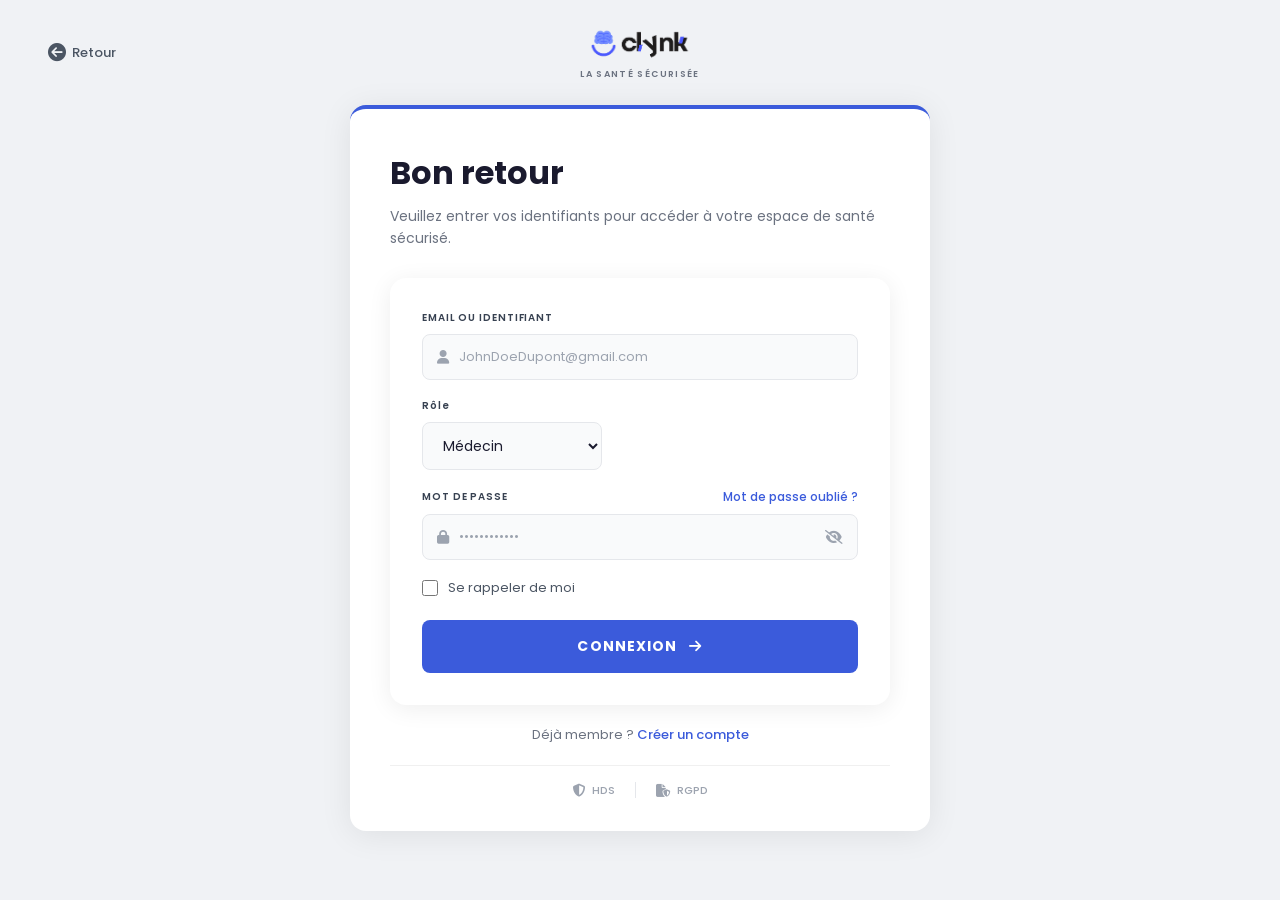
==== Auth/connexion.html @ b65e6a8c "mise à jour" ====
<!DOCTYPE html>
<html lang="fr">
<head>
    <meta charset="UTF-8">
    <meta name="viewport" content="width=device-width, initial-scale=1.0">
    <link rel="stylesheet" href="style-connexion.css">
    <title>CLYNK | Connexion</title>
    <link rel="stylesheet" href="https://cdnjs.cloudflare.com/ajax/libs/font-awesome/6.5.0/css/all.min.css" />
    <link rel="icon" type="image/x-icon" href="../ressources/favicon_io/android-chrome-512x512.png" />
</head>
<body>

    <!-- Header -->
    <div class="header-connexion">
        <a href="../index.html" class="btn-retour">
            <i class="fa-solid fa-circle-arrow-left"></i>
            Retour
        </a>
        <div class="header-logo">
            <img src="../ressources/logo Clynk1.png" alt="Logo Clynk" class="logo" />
            <p>LA SANTÉ SÉCURISÉE</p>
        </div>
        <div></div> <!-- spacer pour centrer le logo -->
    </div>

    <!-- Carte connexion -->
    <div class="connexion-card">

        <div class="card-header">
            <h2>Bon retour</h2>
            <p>Veuillez entrer vos identifiants pour accéder à votre espace de santé sécurisé.</p>
        </div>

        <div class="input-form">

            <!-- Email -->
            <div class="form-group">
                <label>EMAIL OU IDENTIFIANT</label>
                <div class="input-wrapper">
                    <i class="fa-solid fa-user"></i>
                    <input type="text" placeholder="JohnDoeDupont@gmail.com" />
                </div>
            </div>

            <!-- Rôle -->
            <div class="form-group">
                <label>Rôle</label>
                <select>
                    <option value="">Médecin</option>
                    <option value="">Patient</option>
                </select>
            </div>

            <!-- Mot de passe -->
            <div class="form-group">
                <div class="label-row">
                    <label>MOT DE PASSE</label>
                    <a href="Verif.html" class="forgot">Mot de passe oublié ?</a>
                </div>
                <div class="input-wrapper">
                    <i class="fa-solid fa-lock"></i>
                    <input type="password" placeholder="••••••••••••" id="password" />
                    <i class="fa-solid fa-eye-slash toggle-password" onclick="togglePasswordConnexion()"></i>
                </div>
            </div>

            <!-- Se souvenir -->
            <div class="remember">
                <input type="checkbox" id="remember" />
                <label for="remember">Se rappeler de moi</label>
            </div>

            <!-- Bouton connexion -->
            <a href="#" class="btn-connexion">
                CONNEXION
                <i class="fa-solid fa-arrow-right"></i>
            </a>

        </div>

        <!-- Déjà membre -->
        <p class="already">Déjà membre ? <a href="creation.html">Créer un compte</a></p>

        <!-- Badges sécurité -->
        <div class="badges">
            <span><i class="fa-solid fa-shield-halved"></i> HDS</span>
            <div class="separator"></div>
            <span><i class="fa-solid fa-file-shield"></i> RGPD</span>
        </div>

    </div>
    <script src="../script/essentials.js" defer></script>
</body>
</html>
---- Auth/style-connexion.css ----
@import url("https://fonts.googleapis.com/css2?family=Poppins:wght@400;500;600;700&display=swap");

* {
  margin: 0;
  padding: 0;
  box-sizing: border-box;
}

body {
  font-family: "Poppins", sans-serif;
  background: #f0f2f5;
  min-height: 100vh;
  display: flex;
  flex-direction: column;
  align-items: center;
  padding: 24px;
}

/* HEADER*/
.header-connexion {
  width: 100%;
  max-width: 100%;
  display: grid;
  grid-template-columns: 1fr auto 1fr;
  align-items: center;
  margin-bottom: 24px;
  padding: 0 24px;
}

.btn-retour {
  display: flex;
  align-items: center;
  gap: 6px;
  text-decoration: none;
  font-size: 13px;
  font-weight: 500;
  color: #4b5563;
  transition: color 0.2s ease;
}

.btn-retour:hover {
  color: #1a1a2e;
}

.btn-retour i {
  font-size: 18px;
}

.header-logo {
  display: flex;
  flex-direction: column;
  align-items: center;
  justify-content: center;
  gap: 4px;
}

.logo {
  height: 40px;
  width: auto;
}

.header-logo p {
  font-size: 9px;
  font-weight: 600;
  letter-spacing: 0.15em;
  color: #6b7280;
}

/* CARTE */
.connexion-card {
  background: #fff;
  border-radius: 16px;
  padding: 40px 40px 32px 40px;
  width: 100%;
  max-width: 580px;
  border-top: 4px solid #3b5bdb;
  box-shadow: 0 4px 32px rgba(0, 0, 0, 0.08);
}

.card-header {
  margin-bottom: 28px;
}

.card-header h2 {
  font-size: 32px;
  font-weight: 700;
  color: #1a1a2e;
  margin-bottom: 8px;
}

.card-header p {
  font-size: 14px;
  line-height: 1.6;
  color: #6b7280;
}

/* FORMULAIRE */
.input-form {
  display: flex;
  flex-direction: column;
  gap: 20px;
}

.form-group {
  display: flex;
  flex-direction: column;
  gap: 8px;
}

.form-group label {
  font-size: 11px;
  font-weight: 600;
  letter-spacing: 0.08em;
  color: #374151;
}

.label-row {
  display: flex;
  justify-content: space-between;
  align-items: center;
}

.forgot {
  font-size: 12px;
  font-weight: 500;
  color: #3b5bdb;
  text-decoration: none;
}

.forgot:hover {
  text-decoration: underline;
}

/* Input wrapper avec icône */
.input-wrapper {
  display: flex;
  align-items: center;
  gap: 12px;
  background: #f9fafb;
  border: 1px solid #e5e7eb;
  border-radius: 8px;
  padding: 12px 16px;
  transition: border-color 0.2s ease;
}

.input-wrapper:focus-within {
  border-color: #3b5bdb;
  background: #fff;
}

.input-wrapper i {
  color: #9ca3af;
  font-size: 15px;
  flex-shrink: 0;
}

.input-wrapper input {
  border: none;
  background: transparent;
  font-size: 14px;
  font-family: "Poppins", sans-serif;
  color: #1a1a2e;
  width: 100%;
  outline: none;
}

.input-wrapper input::placeholder {
  color: #9ca3af;
}

.toggle-password {
  cursor: pointer;
  margin-left: auto;
  transition: color 0.2s;
}

.toggle-password:hover {
  color: #3b5bdb;
}

/* Select */
select {
  background: #f9fafb;
  border: 1px solid #e5e7eb;
  border-radius: 8px;
  padding: 12px 16px;
  font-size: 14px;
  font-family: "Poppins", sans-serif;
  color: #1a1a2e;
  outline: none;
  width: 180px;
  cursor: pointer;
  transition: border-color 0.2s ease;
}

select:focus {
  border-color: #3b5bdb;
}

/* Checkbox */
.remember {
  display: flex;
  align-items: center;
  gap: 10px;
}

.remember input[type="checkbox"] {
  width: 16px;
  height: 16px;
  accent-color: #3b5bdb;
  cursor: pointer;
}

.remember label {
  font-size: 13px;
  color: #4b5563;
  cursor: pointer;
}

/* Bouton connexion */
.btn-connexion {
  display: flex;
  align-items: center;
  justify-content: center;
  gap: 12px;
  background: #3b5bdb;
  color: #fff;
  text-decoration: none;
  font-size: 14px;
  font-weight: 700;
  letter-spacing: 0.08em;
  padding: 16px;
  border-radius: 8px;
  transition:
    0.2s ease,
    transform 0.2s ease;
  margin-top: 4px;
}

.btn-connexion:hover {
  background: #2f4ac7;
  transform: translateY(2px);
}

/* BAS DE CARTE */
.already {
  text-align: center;
  font-size: 13px;
  color: #6b7280;
  margin-top: 20px;
}

.already a {
  color: #3b5bdb;
  font-weight: 600;
  text-decoration: none;
}

.already a:hover {
  text-decoration: underline;
}

.badges {
  display: flex;
  align-items: center;
  justify-content: center;
  gap: 16px;
  margin-top: 20px;
  padding-top: 16px;
  border-top: 1px solid #f0f0f0;
}

.badges span {
  display: flex;
  align-items: center;
  gap: 6px;
  font-size: 12px;
  font-weight: 500;
  color: #9ca3af;
}

.badges span i {
  font-size: 14px;
}

.separator {
  width: 1px;
  height: 16px;
  background: #e5e7eb;
}

/* =====================
   INSCRIPTION
===================== */
.inscription-form {
  display: grid;
  grid-template-columns: 1fr 1fr;
  min-height: 100vh;
  background: #fff;
}

/* Colonne gauche */
.inscription-left {
  background: #f4f5f7;
  padding: 60px 48px;
  display: flex;
  flex-direction: column;
  gap: 28px;
}

.inscription-title {
  font-size: 42px;
  font-weight: 700;
  line-height: 1.15;
  color: #1a1a2e;
}

.inscription-title span {
  color: #3b5bdb;
}

.inscription-info {
  font-size: 14px;
  line-height: 1.75;
  color: #6b7280;
  max-width: 380px;
}

/* Blocs visuels */
.visual {
  display: flex;
  align-items: flex-start;
  gap: 16px;
  background: #fff;
  border-radius: 12px;
  padding: 20px;
  box-shadow: 0 2px 12px rgba(0, 0, 0, 0.06);
}

.visual-icon {
  width: 44px;
  height: 44px;
  border-radius: 10px;
  display: flex;
  align-items: center;
  justify-content: center;
  color: #152152;
  font-size: 18px;
  flex-shrink: 0;
}

.iconv1 {
  background: #92fffa;
}

.iconv2 {
  background-color: #8effb4;
}

.visual h3 {
  font-size: 14px;
  font-weight: 600;
  color: #1a1a2e;
  margin-bottom: 6px;
}

.visual p {
  font-size: 13px;
  line-height: 1.6;
  color: #6b7280;
}

.inscription-img {
  width: 100%;
  border-radius: 16px;
  object-fit: cover;
  margin-top: auto;
}

/* Colonne droite */
.inscription-right {
  padding: 60px 48px;
  display: flex;
  flex-direction: column;
  gap: 8px;
  overflow-y: auto;
}

.form-title {
  font-size: 28px;
  font-weight: 700;
  color: #1a1a2e;
}

.form-subtitle {
  font-size: 14px;
  color: #6b7280;
  margin-bottom: 16px;
}

.input-form {
  display: flex;
  flex-direction: column;
  gap: 18px;
}

/* Rangée 2 colonnes */
.form-row {
  display: grid;
  grid-template-columns: 1fr 1fr;
  gap: 16px;
}

.form-group {
  display: flex;
  flex-direction: column;
  gap: 7px;
}

.form-group label {
  font-size: 11px;
  font-weight: 600;
  letter-spacing: 0.07em;
  color: #374151;
}

.input-wrapper {
  display: flex;
  align-items: center;
  gap: 10px;
  background: #f9fafb;
  border: 1px solid #e5e7eb;
  border-radius: 8px;
  padding: 11px 14px;
  transition: border-color 0.2s ease;
}

.input-wrapper:focus-within {
  border-color: #3b5bdb;
  background: #fff;
}

.input-wrapper i {
  color: #9ca3af;
  font-size: 14px;
  flex-shrink: 0;
}

.input-wrapper input {
  border: none;
  background: transparent;
  font-size: 13px;
  font-family: "Poppins", sans-serif;
  color: #1a1a2e;
  width: 100%;
  outline: none;
}

.input-wrapper input::placeholder {
  color: #9ca3af;
}

.toggle-password {
  cursor: pointer;
  margin-left: auto;
  transition: color 0.2s;
}

.toggle-password:hover {
  color: #3b5bdb;
}

/* CGU */
.cgu {
  display: flex;
  align-items: flex-start;
  gap: 10px;
}

.cgu input[type="checkbox"] {
  margin-top: 3px;
  accent-color: #3b5bdb;
  flex-shrink: 0;
}

.cgu label {
  font-size: 12px;
  line-height: 1.6;
  color: #6b7280;
}

.cgu label a {
  color: #3b5bdb;
  text-decoration: none;
  font-weight: 500;
}

.cgu label a:hover {
  text-decoration: underline;
}

/* Bouton */
.btn-inscription {
  display: flex;
  align-items: center;
  justify-content: center;
  gap: 12px;
  background: #3b5bdb;
  color: #fff;
  text-decoration: none;
  font-size: 14px;
  font-weight: 700;
  letter-spacing: 0.07em;
  padding: 15px;
  border-radius: 8px;
  transition:
    0.2s ease,
    transform 0.2s ease;
}

.btn-inscription:hover {
  background: #2f4ac7;
  transform: translateY(2px);
}

/* Liens bas */
.already,
.pro {
  text-align: center;
  font-size: 13px;
  color: #6b7280;
}

.already a,
.pro a {
  color: #3b5bdb;
  font-weight: 500;
  text-decoration: none;
}

.already a:hover,
.pro a:hover {
  text-decoration: underline;
}

/* Badges */
.badges {
  display: flex;
  align-items: center;
  justify-content: center;
  gap: 20px;
  padding-top: 16px;
  border-top: 1px solid #f0f0f0;
  flex-wrap: wrap;
}

.badges span {
  display: flex;
  align-items: center;
  gap: 6px;
  font-size: 11px;
  font-weight: 500;
  color: #9ca3af;
}

.badges span i {
  font-size: 13px;
}





/* VERIFICATION (reset) */
.verification {
  display: flex;
  flex-direction: column;
  align-items: center;
  gap: 16px;
  width: 100%;
  max-width: 420px;
  margin: 0 auto;
  padding: 0 24px 48px 24px;
}

.badge {
  width: 56px;
  height: 56px;
  background: #e0f7f4;
  border-radius: 14px;
  display: flex;
  align-items: center;
  justify-content: center;
  color: #0d9e8a;
  font-size: 22px;
}

.Verf-title {
  font-size: 22px;
  font-weight: 700;
  color: #1a1a2e;
  text-align: center;
}

.verif-subtitle {
  font-size: 13px;
  color: #6b7280;
  text-align: center;
  line-height: 1.6;
}

.input-form {
  display: flex;
  flex-direction: column;
  gap: 18px;
  background: #fff;
  border-radius: 16px;
  padding: 32px;
  width: 100%;
  box-shadow: 0 4px 24px rgba(0, 0, 0, 0.07);
}

.form-group {
  display: flex;
  flex-direction: column;
  gap: 8px;
}

.form-group label {
  font-size: 10px;
  font-weight: 600;
  letter-spacing: 0.09em;
  color: #374151;
}

.input-wrapper {
  display: flex;
  align-items: center;
  gap: 10px;
  background: #f9fafb;
  border: 1px solid #e5e7eb;
  border-radius: 8px;
  padding: 12px 14px;
  transition: border-color 0.2s ease;
}

.input-wrapper:focus-within {
  border-color: #3b5bdb;
  background: #fff;
}

.input-wrapper i {
  color: #9ca3af;
  font-size: 14px;
}

.input-wrapper input {
  border: none;
  background: transparent;
  font-size: 13px;
  font-family: "Poppins", sans-serif;
  color: #1a1a2e;
  width: 100%;
  outline: none;
}

.input-wrapper input::placeholder {
  color: #9ca3af;
}

.btn-inscription {
  display: flex;
  align-items: center;
  justify-content: center;
  gap: 10px;
  background: #3b5bdb;
  color: #fff;
  text-decoration: none;
  font-size: 13px;
  font-weight: 700;
  letter-spacing: 0.08em;
  padding: 14px;
  border-radius: 8px;
  transition:
    0.2s ease,
    transform 0.2s ease;
}

.btn-inscription:hover {
  background: #2f4ac7;
  transform: translateY(-2px);
}

.connect {
  display: flex;
  align-items: center;
  justify-content: center;
  gap: 6px;
  font-size: 13px;
  color: #3b5bdb;
}

.connect i {
  font-size: 12px;
}

.connect a {
  color: #3b5bdb;
  text-decoration: none;
  font-weight: 500;
}

.connect a:hover {
  text-decoration: underline;
}

/* Bloc sécurité */
.secure-block {
  display: flex;
  align-items: flex-start;
  gap: 14px;
  background: #fff;
  border-radius: 12px;
  padding: 18px 20px;
  width: 100%;
  box-shadow: 0 2px 12px rgba(0, 0, 0, 0.05);
}

.secure-icon {
  width: 36px;
  height: 36px;
  background: #eef2ff;
  border-radius: 8px;
  display: flex;
  align-items: center;
  justify-content: center;
  color: #3b5bdb;
  font-size: 16px;
  flex-shrink: 0;
}

.secure-title {
  font-size: 13px;
  font-weight: 600;
  color: #1a1a2e;
  margin-bottom: 4px;
}

.secure-text {
  font-size: 12px;
  line-height: 1.6;
  color: #6b7280;
}

.reset-footer {
  font-size: 10px;
  color: #9ca3af;
  letter-spacing: 0.05em;
  text-align: center;
}
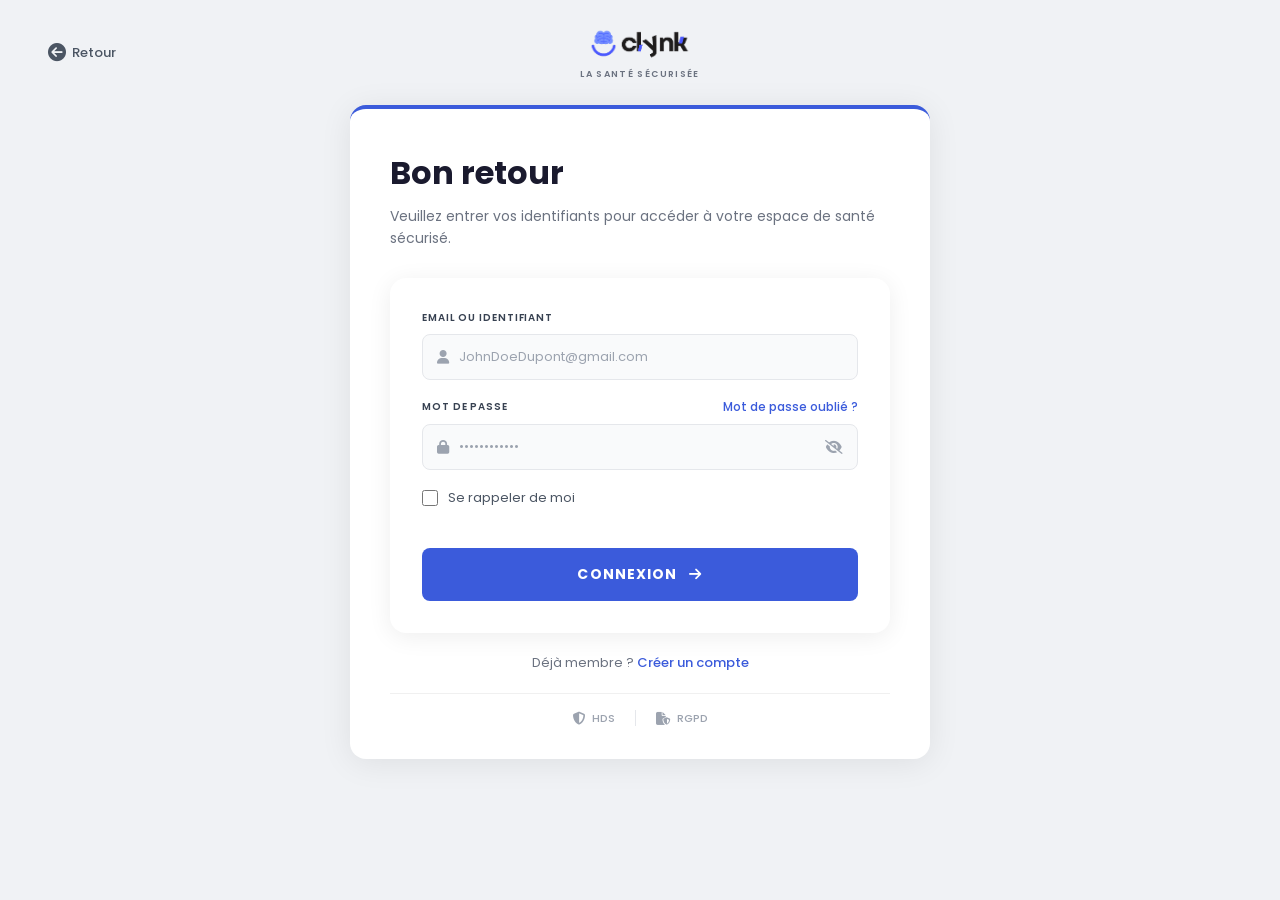
==== commit bd0a1004: "gestion du système d'auth avec JavaScript" ====
--- a/Auth/connexion.html
+++ b/Auth/connexion.html
@@ -1,5 +1,6 @@
 <!DOCTYPE html>
 <html lang="fr">
+
 <head>
     <meta charset="UTF-8">
     <meta name="viewport" content="width=device-width, initial-scale=1.0">
@@ -8,6 +9,7 @@
     <link rel="stylesheet" href="https://cdnjs.cloudflare.com/ajax/libs/font-awesome/6.5.0/css/all.min.css" />
     <link rel="icon" type="image/x-icon" href="../ressources/favicon_io/android-chrome-512x512.png" />
 </head>
+
 <body>
 
     <!-- Header -->
@@ -38,18 +40,18 @@
                 <label>EMAIL OU IDENTIFIANT</label>
                 <div class="input-wrapper">
                     <i class="fa-solid fa-user"></i>
-                    <input type="text" placeholder="JohnDoeDupont@gmail.com" />
+                    <input type="text" id="email" placeholder="JohnDoeDupont@gmail.com" />
                 </div>
             </div>
 
-            <!-- Rôle -->
+            <!-- Rôle
             <div class="form-group">
                 <label>Rôle</label>
-                <select>
-                    <option value="">Médecin</option>
-                    <option value="">Patient</option>
+                <select id="role">
+                    <option value="Médecin">Médecin</option>
+                    <option value="Patient">Patient</option>
                 </select>
-            </div>
+            </div> -->
 
             <!-- Mot de passe -->
             <div class="form-group">
@@ -70,6 +72,10 @@
                 <label for="remember">Se rappeler de moi</label>
             </div>
 
+            <!-- Erreur -->
+            <p id="erreur" style="color: red; font-size: 12px; text-align: center;"></p>
+
+            
             <!-- Bouton connexion -->
             <a href="#" class="btn-connexion">
                 CONNEXION
@@ -91,4 +97,5 @@
     </div>
     <script src="../script/essentials.js" defer></script>
 </body>
+
 </html>
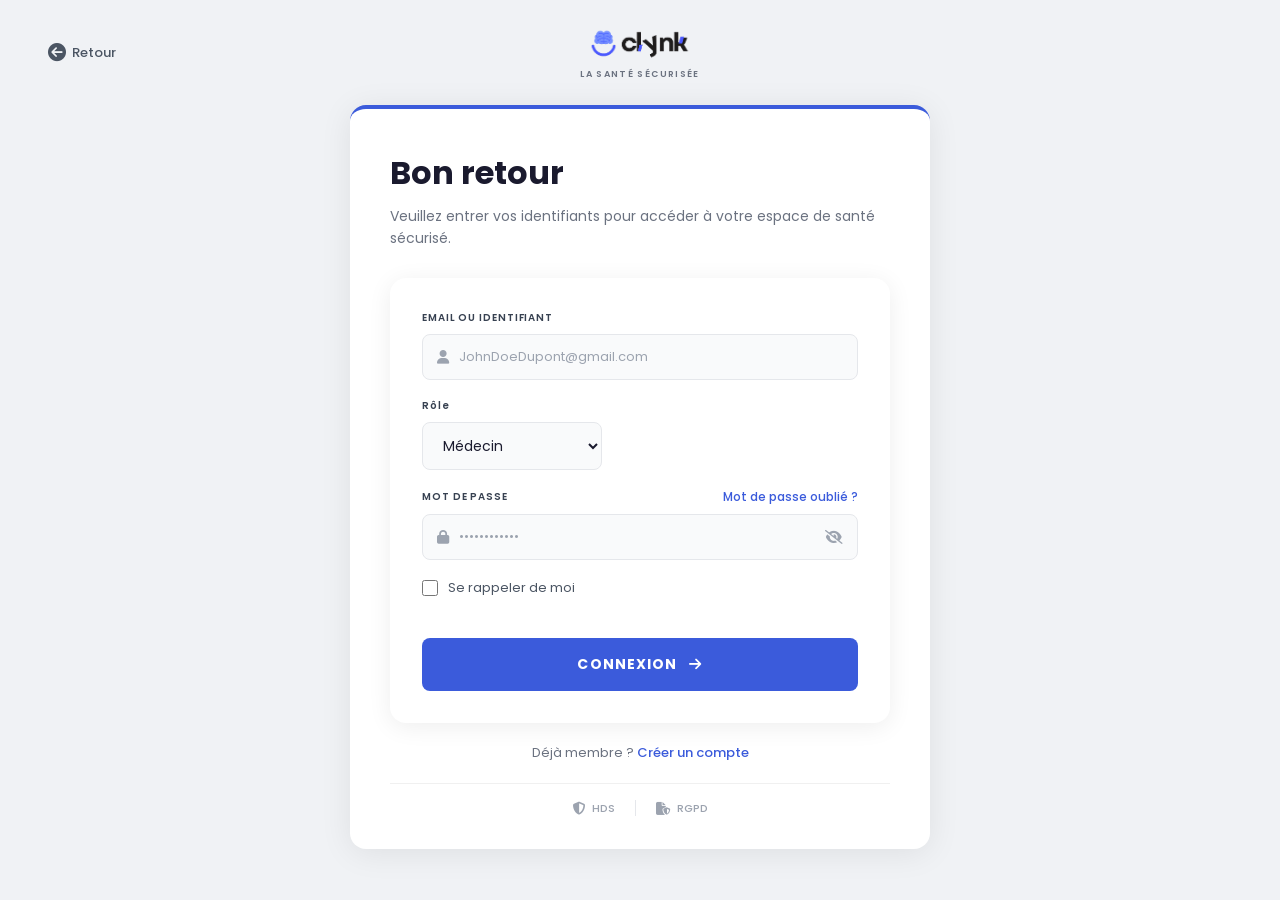
==== commit 1ae25950: "ajout de la fonctionnalité rôle pour authentification" ====
--- a/Auth/connexion.html
+++ b/Auth/connexion.html
@@ -44,14 +44,14 @@
                 </div>
             </div>
 
-            <!-- Rôle
+            <!-- Rôle -->
             <div class="form-group">
                 <label>Rôle</label>
                 <select id="role">
                     <option value="Médecin">Médecin</option>
                     <option value="Patient">Patient</option>
                 </select>
-            </div> -->
+            </div>
 
             <!-- Mot de passe -->
             <div class="form-group">
@@ -77,7 +77,7 @@
 
             
             <!-- Bouton connexion -->
-            <a href="#" class="btn-connexion">
+            <a href="#" class="btn-connexion" id="btn-connexion">
                 CONNEXION
                 <i class="fa-solid fa-arrow-right"></i>
             </a>
@@ -95,7 +95,9 @@
         </div>
 
     </div>
-    <script src="../script/essentials.js" defer></script>
+   <script src="../script/essentials.js" defer></script>
+<script src="../script/auth.js" defer></script>
+<script src="../script/connexion.js" defer></script>
 </body>
 
 </html>
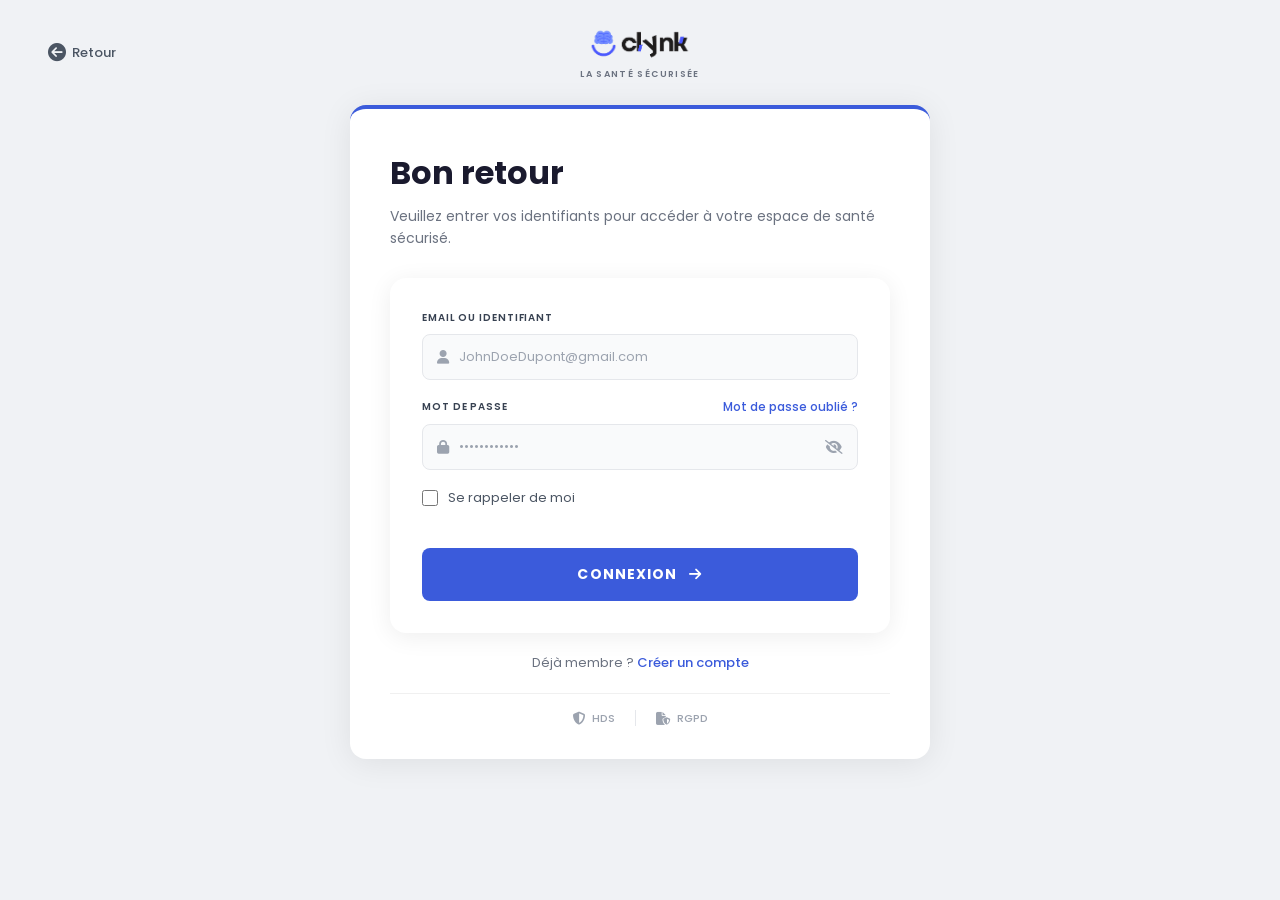
==== commit 955386fb: "ajout du dashboard des professionels et mise à jour des redirections" ====
--- a/Auth/connexion.html
+++ b/Auth/connexion.html
@@ -45,13 +45,13 @@
             </div>
 
             <!-- Rôle -->
-            <div class="form-group">
+            <!-- <div class="form-group">
                 <label>Rôle</label>
                 <select id="role">
                     <option value="Médecin">Médecin</option>
                     <option value="Patient">Patient</option>
                 </select>
-            </div>
+            </div> -->
 
             <!-- Mot de passe -->
             <div class="form-group">
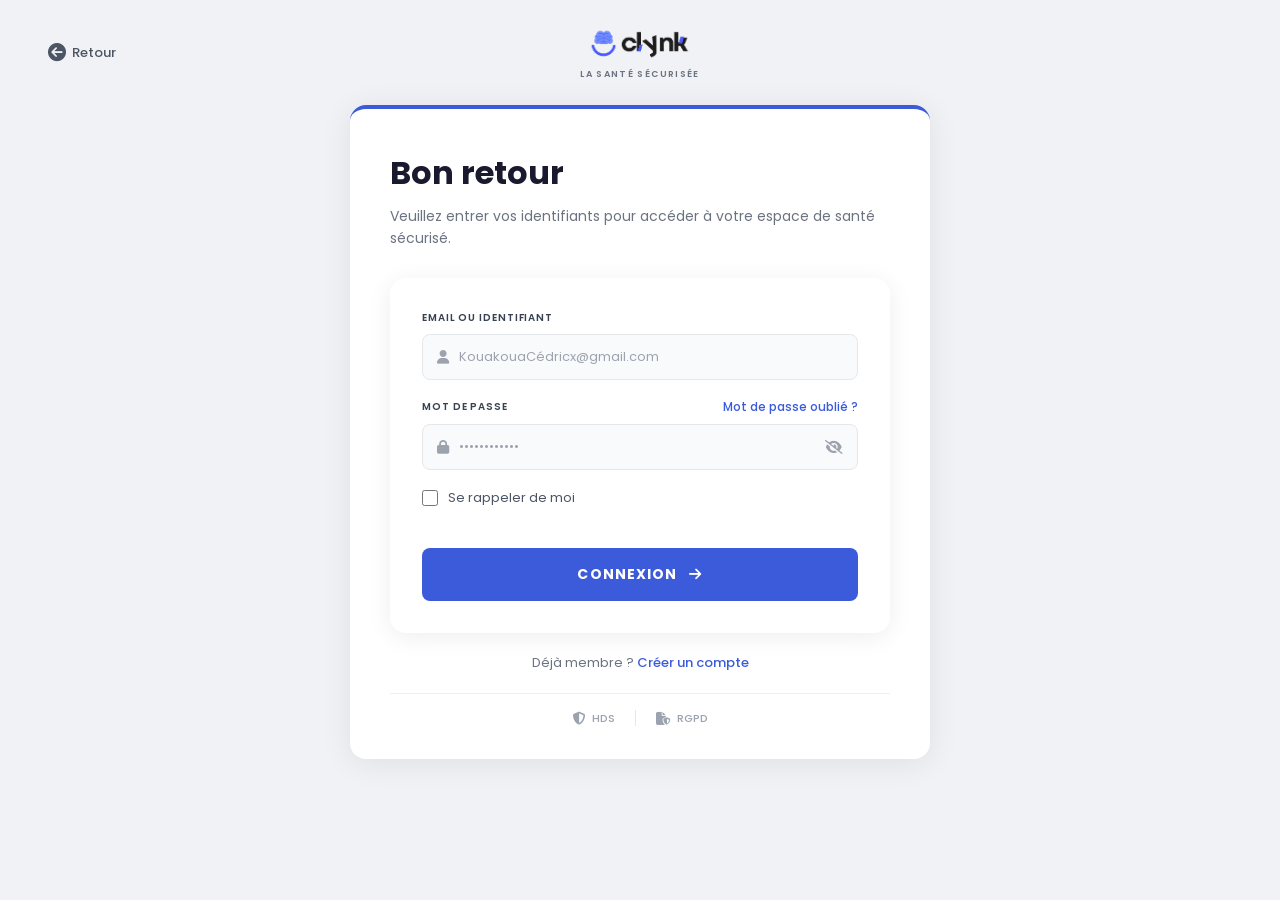
==== commit 43c3b5b3: "mise à jour des pages" ====
--- a/Auth/connexion.html
+++ b/Auth/connexion.html
@@ -40,7 +40,7 @@
                 <label>EMAIL OU IDENTIFIANT</label>
                 <div class="input-wrapper">
                     <i class="fa-solid fa-user"></i>
-                    <input type="text" id="email" placeholder="JohnDoeDupont@gmail.com" />
+                    <input type="text" id="email" placeholder="KouakouaCédricx@gmail.com" />
                 </div>
             </div>
 
